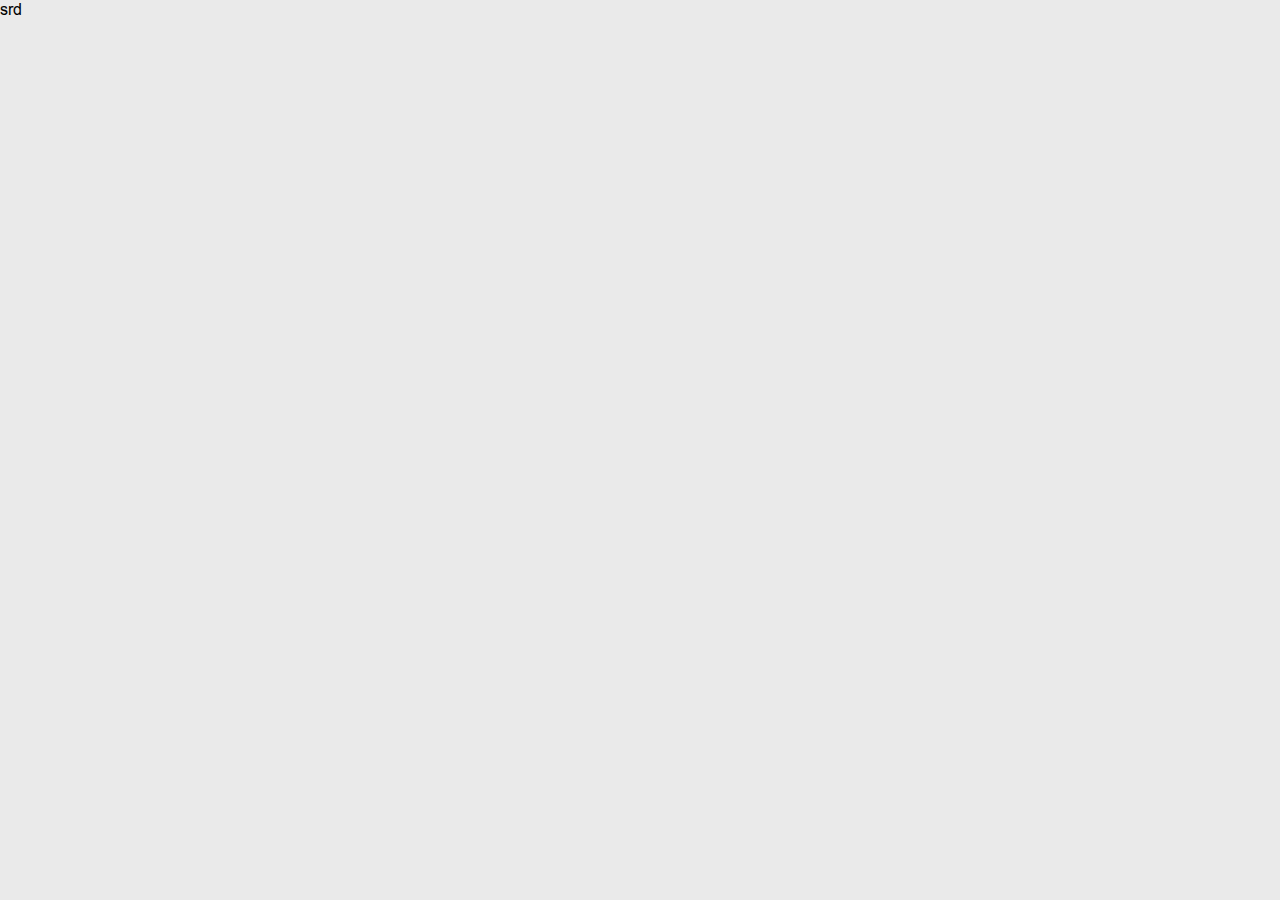
==== pages/Personal/personal.html @ 0c79e5d0 "setup" ====
<!DOCTYPE html>
<html lang="en">
<head>
    <meta charset="UTF-8">
    <meta name="viewport" content="width=device-width, initial-scale=1.0">
    <title>COVID-QUESTIONARY</title>
    <link rel="stylesheet" href="../../common.css">
    <link rel="stylesheet" href="personal.css">
</head>
<body>
    srd
</body>
</html>
---- common.css ----
@font-face {
    font-family: "BPG Arial";
    src: url(./assets/font/bpg_arial_2009.ttf) format("opentype");
}


* {
    margin: 0;
    padding: 0;
    box-sizing: border-box;
    font-family: "BPG Arial";
}

:root {
    --background: #EAEAEA;
    --darkText: #232323;
}

body {
    width: 100vw;
    height: 100vh;
    background-color: var(--background);
}
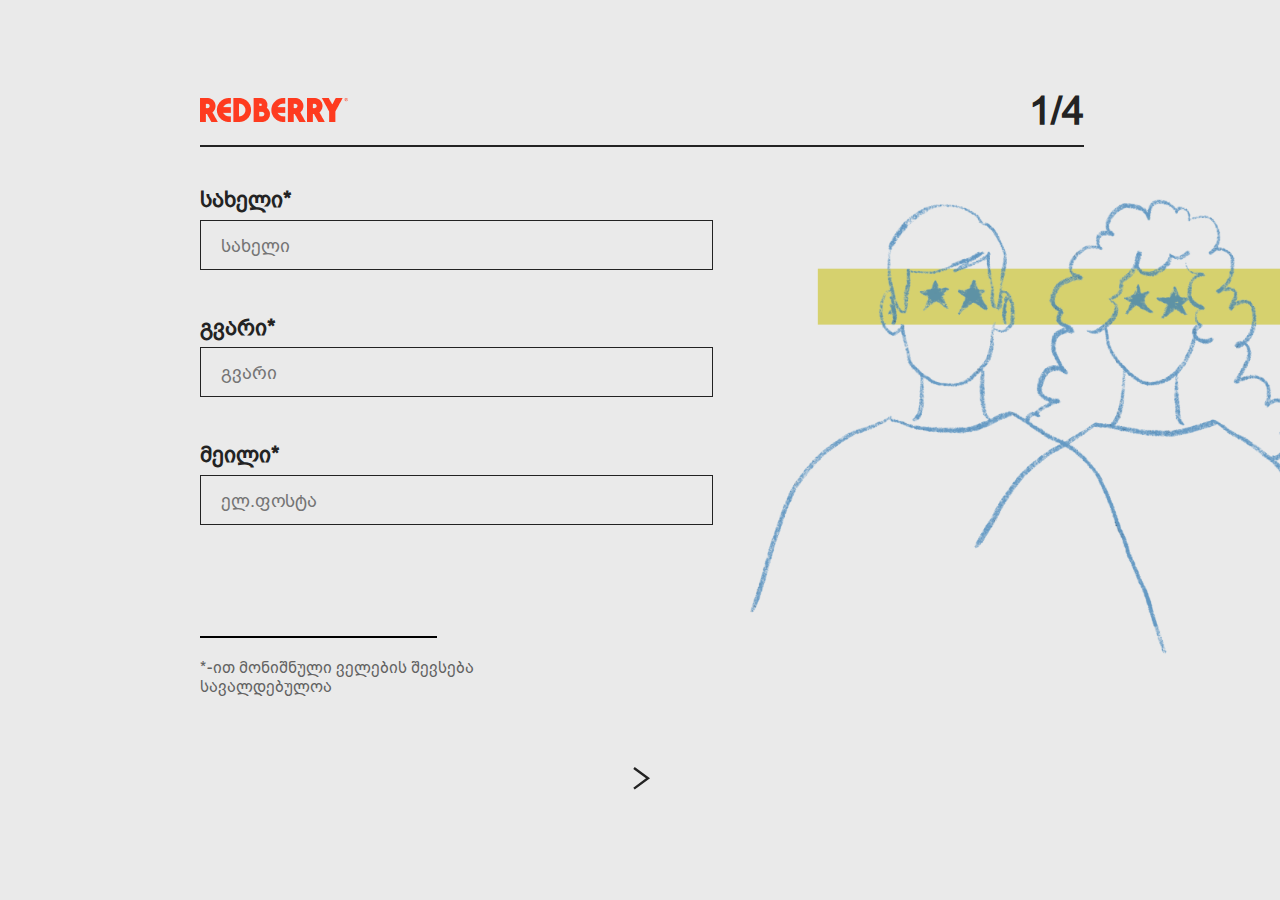
==== commit 884af7c3: "Add files via upload" ====
--- a/pages/Personal/personal.html
+++ b/pages/Personal/personal.html
@@ -8,6 +8,47 @@
     <link rel="stylesheet" href="personal.css">
 </head>
 <body>
-    srd
+    <main>
+        <header>
+            <div class="header-top">
+                <img src="../../assets/title.png" alt="company title">
+                <span> 1/4 </span>
+            </div>
+            <hr>
+        </header>
+
+        <section class="content">
+            <form>
+                <label for="name"> სახელი* </label>
+                <input type="text" id="name" name="name" placeholder="სახელი">
+                <label for="surname"> გვარი* </label>
+                <input type="text" id="surname" name="surname" placeholder="გვარი">
+                <label for="email"> მეილი* </label>
+                <input type="email" id="email" name="email" placeholder="ელ.ფოსტა">
+                <hr>
+                <p class="warning"> *-ით მონიშნული ველების შევსება <br> სავალდებულოა </p>
+            </form>
+            <img src="../../assets/persons.png" alt="people photo" class="info-img">
+        </section>
+
+        <button class="next-btn" onclick="onNextPage()">
+            <svg 
+                width="18" 
+                height="23" 
+                viewBox="0 0 18 23" 
+                fill="none" 
+                xmlns="http://www.w3.org/2000/svg"
+            >
+                <path 
+                    d="M1 1L15 11.3158L1 21.6316"
+                    stroke="#232323" 
+                    stroke-width="2.4"
+                />
+            </svg>
+        </button>
+    </main>
+
+
+    <script src="./personal.js"></script>
 </body>
 </html>--- a/common.css
+++ b/common.css
@@ -14,6 +14,8 @@
 :root {
     --background: #EAEAEA;
     --darkText: #232323;
+    --dark: #000000;
+    --warning: #626262;
 }
 
 body {
--- a/pages/Personal/personal.css
+++ b/pages/Personal/personal.css
@@ -0,0 +1,94 @@
+main {
+    width: 100%;
+    height: 100%;
+    padding: 90px 196px 104px 200px;
+    display: flex;
+    flex-direction: column;
+}
+
+header,
+.header-top {
+    width: 100%;
+}
+
+.header-top {
+    display: flex;
+    align-items: center;
+    justify-content: space-between;
+}
+
+.header-top span {
+    font-size: 40px;
+    font-weight: 700;
+    line-height: 40px;
+    color: var(--darkText);
+}
+
+header hr {
+    border: 1.8px solid var(--darkText);
+    margin-top: 15px;
+}
+
+.content {
+    display: flex;
+}
+
+form {
+    display: flex;
+    flex-direction: column;
+    margin-top: 42px;
+}
+
+form label {
+    font-weight: 700;
+    font-size: 22px;
+    line-height: 22.55px;
+    color: var(--darkText);
+}
+
+form input {
+    width: 513px;
+    height: 50px;
+    font-weight: 400;
+    font-size: 18px;
+    line-height: 21.73px;
+    color: var(--darkText);
+    outline: none;
+    border: 0.8px solid var(--darkText);
+    background: transparent;
+    padding: 11px 20px 9px 20px;
+    margin-top: 8px;
+}
+
+#name,
+#surname {
+    margin-bottom: 47px;
+}
+
+form hr {
+    width: 237px;
+    border: 0.8px solid var(--dark);
+    margin-top: 111px;
+}
+
+.info-img {
+    width: 901px;
+    height: 620px;
+    margin-top: -50px;
+    margin-left: 10px;
+}
+
+.warning {
+    font-weight: 400;
+    font-size: 16px;
+    line-height: 19.31px;
+    margin-top: 20px;
+    color: var(--warning);
+}
+
+.next-btn {
+    background-color: transparent;
+    border: none;
+    cursor: pointer;
+    margin-top: 50px;
+}
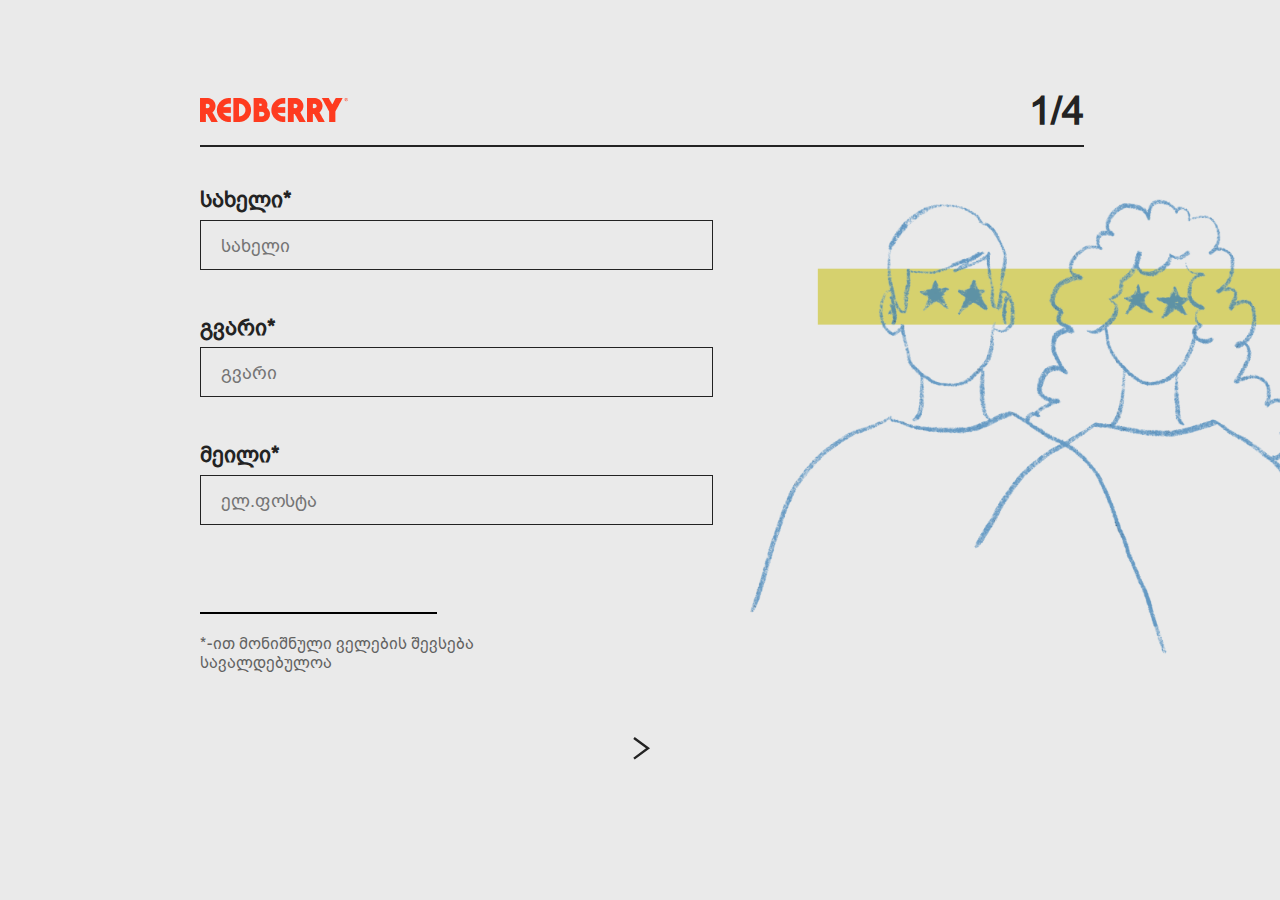
==== commit 7ac3604c: "personal page validation" ====
--- a/pages/Personal/personal.html
+++ b/pages/Personal/personal.html
@@ -21,10 +21,19 @@
             <form>
                 <label for="name"> სახელი* </label>
                 <input type="text" id="name" name="name" placeholder="სახელი">
+                <div class="error-box">
+                    <p class="error" id="name-error"></p>
+                </div>
                 <label for="surname"> გვარი* </label>
                 <input type="text" id="surname" name="surname" placeholder="გვარი">
+                <div class="error-box">
+                    <p class="error"  id="surname-error"></p>
+                </div>
                 <label for="email"> მეილი* </label>
                 <input type="email" id="email" name="email" placeholder="ელ.ფოსტა">
+                <div class="error-box">
+                    <p class="error"  id="email-error"></p>
+                </div>
                 <hr>
                 <p class="warning"> *-ით მონიშნული ველების შევსება <br> სავალდებულოა </p>
             </form>
--- a/common.css
+++ b/common.css
@@ -16,6 +16,7 @@
     --darkText: #232323;
     --dark: #000000;
     --warning: #626262;
+    --error: #F15524;
 }
 
 body {
--- a/pages/Personal/personal.css
+++ b/pages/Personal/personal.css
@@ -60,15 +60,15 @@
     margin-top: 8px;
 }
 
-#name,
+/* #name,
 #surname {
     margin-bottom: 47px;
-}
+} */
 
 form hr {
     width: 237px;
     border: 0.8px solid var(--dark);
-    margin-top: 111px;
+    margin-top: 40px;
 }
 
 .info-img {
@@ -90,5 +90,18 @@
     background-color: transparent;
     border: none;
     cursor: pointer;
-    margin-top: 50px;
+    margin-top: 20px;
 }
+
+.error-box {
+    width: fit-content;
+    height: 20px;
+    margin-bottom: 27px;
+}
+
+.error {
+    font-weight: 400;
+    font-size: 16px;
+    line-height: 19.31px;
+    color: var(--error);
+}
